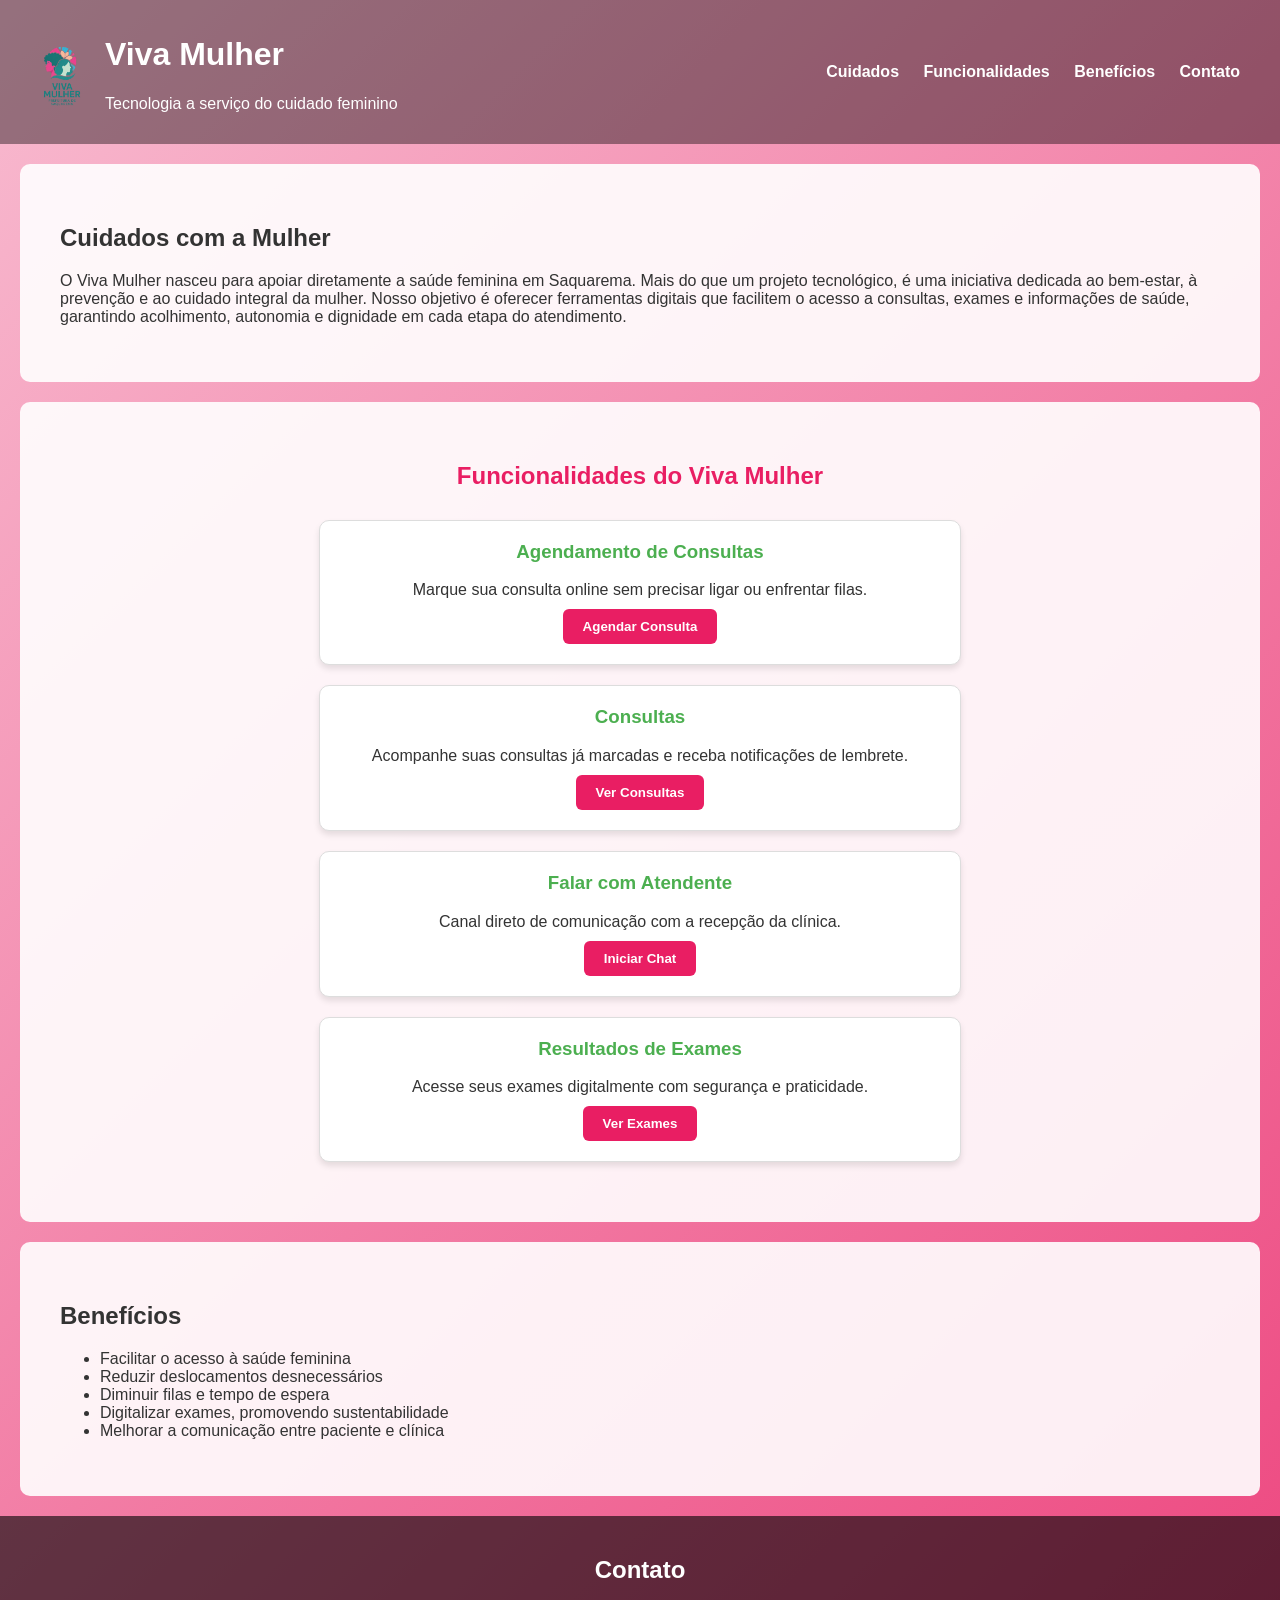
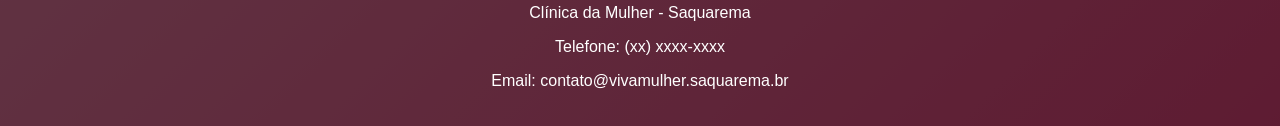
==== index.html @ b8d260d3 "Add files via upload" ====
<!DOCTYPE html>
<html lang="pt-BR">
<head>
  <meta charset="UTF-8">
  <title>Viva Mulher - Clínica da Mulher de Saquarema</title>
  <link rel="stylesheet" href="index.css">
</head>
<body>
  <header>
    <img src="logo.png" alt="Logo Viva Mulher" class="logo">
    <div class="titulo">
      <h1>Viva Mulher</h1>
      <p>Tecnologia a serviço do cuidado feminino</p>
    </div>
    <nav>
      <ul>
        <li><a href="#sobre">Cuidados</a></li>
        <li><a href="#funcionalidades">Funcionalidades</a></li>
        <li><a href="#beneficios">Benefícios</a></li>
        <li><a href="#contato">Contato</a></li>
      </ul>
    </nav>
  </header>

  <section id="sobre">
    <h2>Cuidados com a Mulher</h2>
    <p>O Viva Mulher nasceu para apoiar diretamente a saúde feminina em Saquarema. 
       Mais do que um projeto tecnológico, é uma iniciativa dedicada ao bem-estar, 
       à prevenção e ao cuidado integral da mulher. 
       Nosso objetivo é oferecer ferramentas digitais que facilitem o acesso 
       a consultas, exames e informações de saúde, garantindo acolhimento, 
       autonomia e dignidade em cada etapa do atendimento.</p>
  </section>

  <section id="funcionalidades">
    <h2>Funcionalidades do Viva Mulher</h2>
    
    <div class="bloco">
      <h3>Agendamento de Consultas</h3>
      <p>Marque sua consulta online sem precisar ligar ou enfrentar filas.</p>
      <button>Agendar Consulta</button>
    </div>

    <div class="bloco">
      <h3>Consultas</h3>
      <p>Acompanhe suas consultas já marcadas e receba notificações de lembrete.</p>
      <button>Ver Consultas</button>
    </div>

    <div class="bloco">
      <h3>Falar com Atendente</h3>
      <p>Canal direto de comunicação com a recepção da clínica.</p>
      <button>Iniciar Chat</button>
    </div>

    <div class="bloco">
      <h3>Resultados de Exames</h3>
      <p>Acesse seus exames digitalmente com segurança e praticidade.</p>
      <button>Ver Exames</button>
    </div>
  </section>

  <section id="beneficios">
    <h2>Benefícios</h2>
    <ul>
      <li>Facilitar o acesso à saúde feminina</li>
      <li>Reduzir deslocamentos desnecessários</li>
      <li>Diminuir filas e tempo de espera</li>
      <li>Digitalizar exames, promovendo sustentabilidade</li>
      <li>Melhorar a comunicação entre paciente e clínica</li>
    </ul>
  </section>

  <footer id="contato">
    <h2>Contato</h2>
    <p>Clínica da Mulher - Saquarema</p>
    <p>Telefone: (xx) xxxx-xxxx</p>
    <p>Email: contato@vivamulher.saquarema.br</p>
  </footer>
</body>
</html>
---- index.css ----
body {
  font-family: 'Segoe UI', sans-serif;
  margin: 0;
  /* Fundo com paleta feminina da logo (rosa e verde) */
  background: linear-gradient(135deg, #f8bbd0, #e91e63, #c8e6c9, #4caf50);
  background-size: 400% 400%;
  animation: gradientBG 15s ease infinite;
  color: #333;
}

/* Animação suave no fundo */
@keyframes gradientBG {
  0% {background-position: 0% 50%;}
  50% {background-position: 100% 50%;}
  100% {background-position: 0% 50%;}
}

header {
  display: flex;
  align-items: center;
  justify-content: space-between;
  background: rgba(0,0,0,0.4); /* leve transparência sobre o fundo */
  color: white;
  padding: 15px 30px;
}

.logo {
  width: 60px;   /* tamanho pequeno do logo */
  height: auto;
}

.titulo {
  flex-grow: 1;
  margin-left: 15px;
}

nav ul {
  list-style: none;
  padding: 0;
  margin: 0;
}

nav ul li {
  display: inline;
  margin: 0 10px;
}

nav ul li a {
  color: white;
  text-decoration: none;
  font-weight: bold;
}

section {
  padding: 40px;
  background: rgba(255,255,255,0.9); /* fundo branco translúcido para leitura */
  margin: 20px;
  border-radius: 10px;
}

#funcionalidades h2 {
  text-align: center;
  margin-bottom: 30px;
  color: #e91e63;
}

.bloco {
  background: white;
  border: 1px solid #ddd;
  border-radius: 10px;
  padding: 20px;
  margin: 20px auto;
  max-width: 600px;
  box-shadow: 0 4px 6px rgba(0,0,0,0.1);
  text-align: center;
}

.bloco h3 {
  color: #4caf50;
  margin-top: 0;
}

.bloco p {
  margin: 10px 0;
}

.bloco button {
  background: #e91e63;
  color: white;
  border: none;
  padding: 10px 20px;
  border-radius: 6px;
  cursor: pointer;
  font-weight: bold;
}

.bloco button:hover {
  background: #d81b60;
}

footer {
  background: rgba(0,0,0,0.6);
  color: white;
  text-align: center;
  padding: 20px;
}
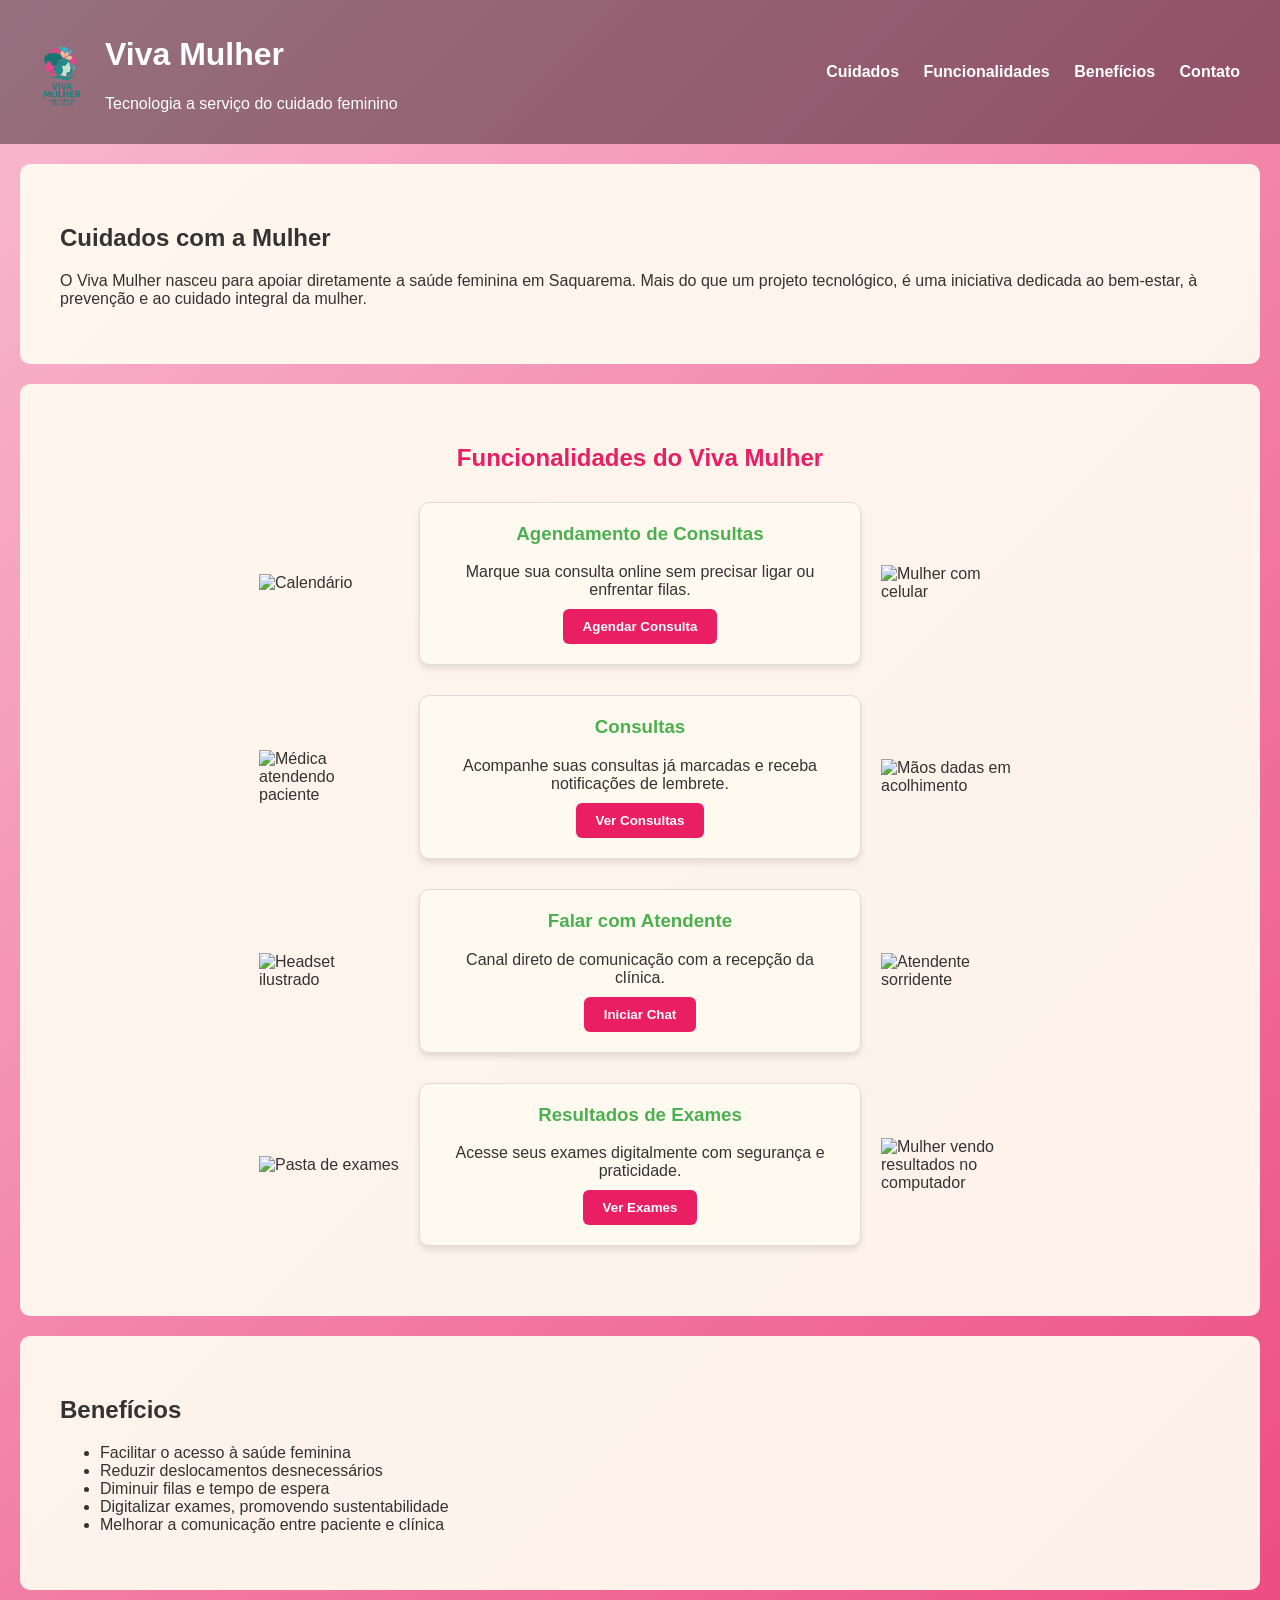
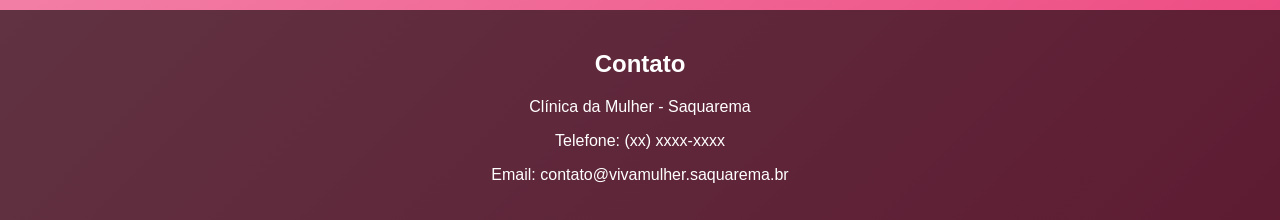
==== commit e27f0c29: "alterações na aparencia" ====
--- a/index.html
+++ b/index.html
@@ -26,37 +26,54 @@
     <h2>Cuidados com a Mulher</h2>
     <p>O Viva Mulher nasceu para apoiar diretamente a saúde feminina em Saquarema. 
        Mais do que um projeto tecnológico, é uma iniciativa dedicada ao bem-estar, 
-       à prevenção e ao cuidado integral da mulher. 
-       Nosso objetivo é oferecer ferramentas digitais que facilitem o acesso 
-       a consultas, exames e informações de saúde, garantindo acolhimento, 
-       autonomia e dignidade em cada etapa do atendimento.</p>
+       à prevenção e ao cuidado integral da mulher.</p>
   </section>
 
   <section id="funcionalidades">
     <h2>Funcionalidades do Viva Mulher</h2>
-    
-    <div class="bloco">
-      <h3>Agendamento de Consultas</h3>
-      <p>Marque sua consulta online sem precisar ligar ou enfrentar filas.</p>
-      <button>Agendar Consulta</button>
+
+    <!-- Bloco 1: Agendamento de Consultas -->
+    <div class="funcionalidade">
+      <img src="agendamento.png" alt="Calendário" class="lado">
+      <div class="bloco">
+        <h3>Agendamento de Consultas</h3>
+        <p>Marque sua consulta online sem precisar ligar ou enfrentar filas.</p>
+        <button>Agendar Consulta</button>
+      </div>
+      <img src="agendamento2.png" alt="Mulher com celular" class="lado">
     </div>
 
-    <div class="bloco">
-      <h3>Consultas</h3>
-      <p>Acompanhe suas consultas já marcadas e receba notificações de lembrete.</p>
-      <button>Ver Consultas</button>
+    <!-- Bloco 2: Consultas -->
+    <div class="funcionalidade">
+      <img src="consulta.png" alt="Médica atendendo paciente" class="lado">
+      <div class="bloco">
+        <h3>Consultas</h3>
+        <p>Acompanhe suas consultas já marcadas e receba notificações de lembrete.</p>
+        <button>Ver Consultas</button>
+      </div>
+      <img src="consulta2.png" alt="Mãos dadas em acolhimento" class="lado">
     </div>
 
-    <div class="bloco">
-      <h3>Falar com Atendente</h3>
-      <p>Canal direto de comunicação com a recepção da clínica.</p>
-      <button>Iniciar Chat</button>
+    <!-- Bloco 3: Falar com Atendente -->
+    <div class="funcionalidade">
+      <img src="atendente.png" alt="Headset ilustrado" class="lado">
+      <div class="bloco">
+        <h3>Falar com Atendente</h3>
+        <p>Canal direto de comunicação com a recepção da clínica.</p>
+        <button>Iniciar Chat</button>
+      </div>
+      <img src="atendente2.png" alt="Atendente sorridente" class="lado">
     </div>
 
-    <div class="bloco">
-      <h3>Resultados de Exames</h3>
-      <p>Acesse seus exames digitalmente com segurança e praticidade.</p>
-      <button>Ver Exames</button>
+    <!-- Bloco 4: Resultados de Exames -->
+    <div class="funcionalidade">
+      <img src="exame.png" alt="Pasta de exames" class="lado">
+      <div class="bloco">
+        <h3>Resultados de Exames</h3>
+        <p>Acesse seus exames digitalmente com segurança e praticidade.</p>
+        <button>Ver Exames</button>
+      </div>
+      <img src="exame2.png" alt="Mulher vendo resultados no computador" class="lado">
     </div>
   </section>
 
--- a/index.css
+++ b/index.css
@@ -19,13 +19,13 @@
   display: flex;
   align-items: center;
   justify-content: space-between;
-  background: rgba(0,0,0,0.4); /* leve transparência sobre o fundo */
+  background: rgba(0,0,0,0.4);
   color: white;
   padding: 15px 30px;
 }
 
 .logo {
-  width: 60px;   /* tamanho pequeno do logo */
+  width: 60px;
   height: auto;
 }
 
@@ -53,7 +53,7 @@
 
 section {
   padding: 40px;
-  background: rgba(255,255,255,0.9); /* fundo branco translúcido para leitura */
+  background: rgba(255,250,240,0.95); /* branco quente translúcido */
   margin: 20px;
   border-radius: 10px;
 }
@@ -64,13 +64,26 @@
   color: #e91e63;
 }
 
+.funcionalidade {
+  display: flex;
+  align-items: center;
+  justify-content: center;
+  gap: 20px; /* aproxima imagens do bloco */
+  margin-bottom: 30px;
+}
+
+.funcionalidade img.lado {
+  width: 140px;
+  height: auto;
+  object-fit: contain;
+}
+
 .bloco {
-  background: white;
+  background: #fffaf0; /* branco quente sólido */
   border: 1px solid #ddd;
   border-radius: 10px;
   padding: 20px;
-  margin: 20px auto;
-  max-width: 600px;
+  max-width: 400px;
   box-shadow: 0 4px 6px rgba(0,0,0,0.1);
   text-align: center;
 }
